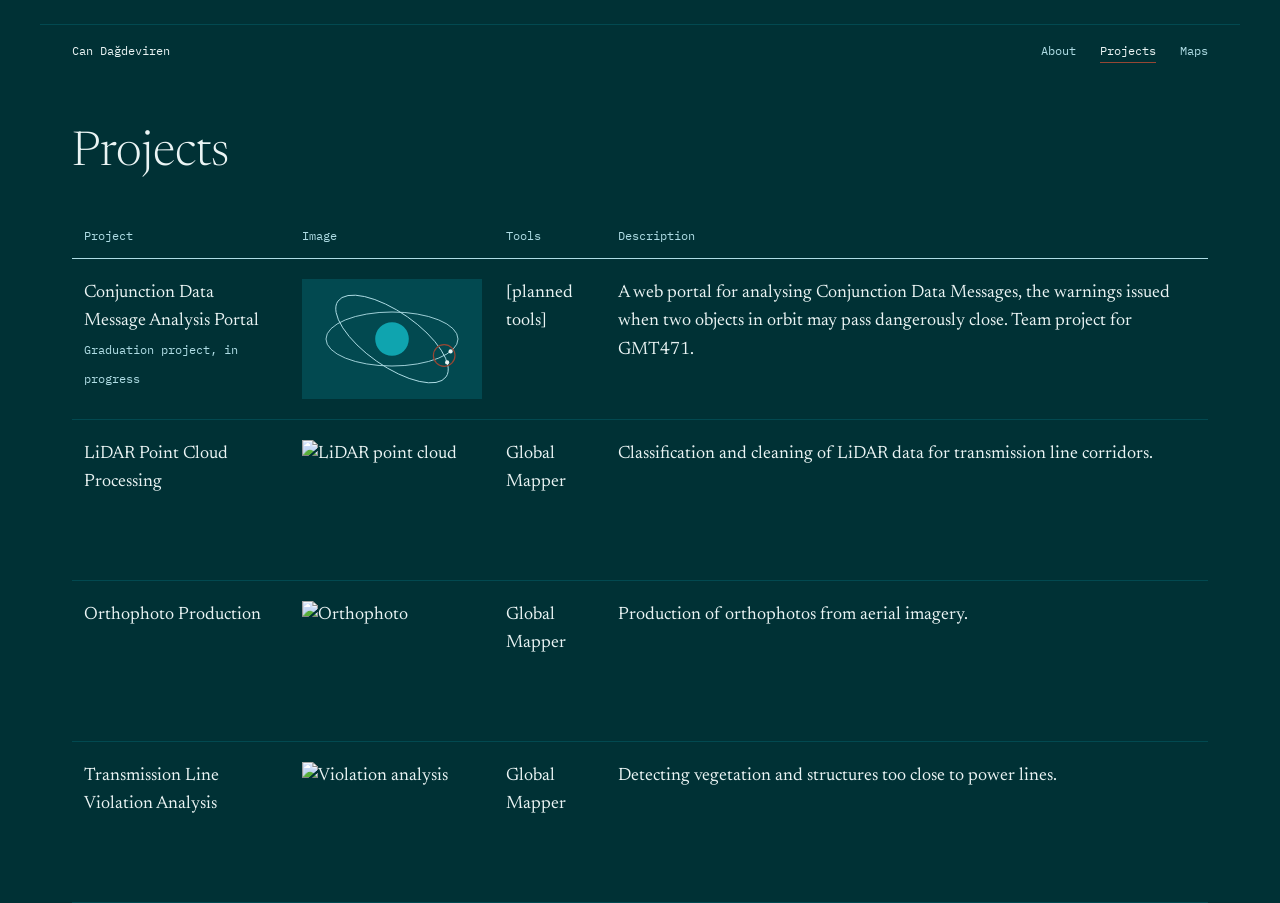
==== projects.html @ e2481295 "final touches" ====
<!DOCTYPE html>
<html lang="en">
<head>
  <meta charset="UTF-8">
  <meta name="viewport" content="width=device-width, initial-scale=1.0">
  <title>projects</title>
  <link rel="preconnect" href="https://fonts.googleapis.com">
<link rel="preconnect" href="https://fonts.gstatic.com" crossorigin>
<link href="https://fonts.googleapis.com/css2?family=IBM+Plex+Mono&family=Newsreader:opsz,wght@6..72,200..800&display=swap" rel="stylesheet">  <link rel="stylesheet" href="css/style.css">
</head>
<body>
<header class="site-header">
  <a href="index.html" class="logo">Can Dağdeviren</a>
  <nav>
    <a href="index.html">About</a>
    <a href="projects.html" class="active">Projects</a>
    <a href="maps.html">Maps</a>
  </nav>
</header>
  <main>
  <h1>Projects</h1>
  <div class="table-wrap">
    <table>
      <tr>
        <th>Project</th>
        <th>Image</th>
        <th>Tools</th>
        <th>Description</th>
      </tr>
      <tr>
  <td>Conjunction Data Message Analysis Portal<br><span class="label">Graduation project, in progress</span></td>
  <td><img src="images/cdm.svg" alt="CDM Analysis Portal"></td>
  <td>[planned tools]</td>
  <td>A web portal for analysing Conjunction Data Messages, the warnings issued
      when two objects in orbit may pass dangerously close. Team project for GMT471.</td>
</tr>
      <tr>
        <td>LiDAR Point Cloud Processing</td>
        <td><img src="images/lidar.jpg" alt="LiDAR point cloud"></td>
        <td>Global Mapper</td>
        <td>Classification and cleaning of LiDAR data for transmission line corridors.</td>
      </tr>
      <tr>
        <td>Orthophoto Production</td>
        <td><img src="images/ortho.jpg" alt="Orthophoto"></td>
        <td>Global Mapper</td>
        <td>Production of orthophotos from aerial imagery.</td>
      </tr>
      <tr>
        <td>Transmission Line Violation Analysis</td>
        <td><img src="images/violation.jpg" alt="Violation analysis"></td>
        <td>Global Mapper</td>
        <td>Detecting vegetation and structures too close to power lines.</td>
      </tr>
    </table>
  </div>
</main>
---- css/style.css ----
:root {
  html { scroll-behavior: smooth; }
  --sea: #003135;
  --rule: #024950;
  --foam: #EAF4F4;
  --spray: #AFDDE5;
  --lagoon: #0FA4AF;
  --hull: #964734;
  --serif: "Newsreader", Georgia, serif;
  --mono: "IBM Plex Mono", ui-monospace, monospace;
}

* { box-sizing: border-box; margin: 0; padding: 0; }
body { background: var(--sea); color: var(--foam); font-family: var(--serif); font-size: 1.125rem; line-height: 1.6; }
img { display: block; max-width: 100%; }
a { color: var(--spray); text-underline-offset: 3px; }
a:hover { color: var(--lagoon); }
:focus-visible { outline: 2px solid var(--lagoon); outline-offset: 3px; }

/* Ortak kenar boşlukları */
.site-header, main, footer { max-width: 1200px; margin: 0 auto; padding-inline: 2rem; }

/* Header */
.site-header {
  display: flex; justify-content: space-between; margin-top: 1.5rem; padding-block: 1rem;
  border-top: 1px solid var(--rule); font-family: var(--mono); font-size: 0.75rem;
}
.logo { color: var(--foam); text-decoration: none; }
.site-header nav { display: flex; gap: 1.5rem; }
.site-header nav a { color: var(--spray); text-decoration: none; padding-bottom: 2px; border-bottom: 1px solid transparent; }
.site-header nav a:hover { color: var(--foam); }
.site-header nav a.active { color: var(--foam); border-bottom-color: var(--hull); }

/* Yazı */
h1 { font-weight: 300; font-size: clamp(2rem, 4vw, 3rem); line-height: 1.15; margin: 3rem 0 2rem; }
h2 { font-weight: 400; font-size: 1.5rem; margin-bottom: 0.75rem; }
h3 { font-weight: 400; }
.label { font-family: var(--mono); font-size: 0.75rem; color: var(--spray); }

/* Açılış ekranı */
.intro {
  display: grid; grid-template-columns: repeat(12, 1fr); column-gap: 1.5rem; row-gap: 4rem;
  min-height: 85vh; padding-block: 2rem 6rem;
}
.statement { grid-column: 6 / 13; grid-row: 1; margin: 0; font-size: clamp(1.6rem, 3vw, 2.4rem); line-height: 1.25; }
.intro-photo { grid-column: 1 / 5; grid-row: 2; width: 100%; aspect-ratio: 5 / 3; object-fit: cover; }
.intro-note { grid-column: 8 / 13; grid-row: 3; font-size: 1.35rem; line-height: 1.35; }
.intro-avatar { grid-column: 1 / 5; grid-row: 1; justify-self: start; display: inline-flex; align-items: center; gap: 1rem; text-decoration: none; }
.intro-avatar img { width: 112px; aspect-ratio: 1; border-radius: 50%; object-fit: cover; object-position: 50% 30%; transition: transform 0.3s ease; }
.intro-avatar:hover img { transform: scale(1.06); }.intro-sail { grid-column: 1 / 5; grid-row: 2; align-self: end; justify-self: start; display: block; width: 100%; max-width: 160px; }
.intro-sail svg { display: block; width: 100%; transform-origin: 50% 90%; transition: transform 0.4s ease; }
.intro-sail:hover svg { transform: rotate(-4deg); }
#sailing { scroll-margin-top: 2rem; }
#about { scroll-margin-top: 2rem; }

/* Proje listesi */
.work { max-width: 560px; margin-left: auto; padding-bottom: 6rem; }
.work-item {
  display: grid; grid-template-columns: 1fr 140px; gap: 1.5rem; padding-block: 1rem 1.5rem;
  border-top: 1px solid var(--rule); color: var(--foam); text-decoration: none;
}
.work-item h3 { font-size: 1.4rem; line-height: 1.2; margin-top: 0.4rem; }
.work-item img { width: 140px; aspect-ratio: 3 / 2; object-fit: cover; }
.work-item:hover h3 { color: var(--lagoon); }

/* Yelken bölümü ve animasyon */
.sailing { padding-block: 4rem 6rem; border-top: 1px solid var(--rule); }
.sailing p { max-width: 60ch; color: var(--spray); }
.waterline { position: relative; height: 64px; margin: 2rem 0 3rem; border-bottom: 1px solid var(--lagoon); overflow: hidden; }
.boat { position: absolute; bottom: -5px; left: 0; width: 48px; animation: sail 45s linear infinite; }
.boat svg { display: block; transform-origin: 50% 90%; animation: bob 3s ease-in-out infinite; }
@keyframes sail { from { left: -60px; } to { left: 100%; } }
@keyframes bob {
  0%, 100% { transform: rotate(-3deg); }
  50%      { transform: rotate(3deg) translateY(2px); }
}

/* Hakkımda */
.about { display: grid; grid-template-columns: repeat(12, 1fr); column-gap: 1.5rem; padding-block: 4rem; border-top: 1px solid var(--rule); }
.about-photo { grid-column: 1 / 4; width: 100%; aspect-ratio: 3 / 4; object-fit: cover; }
.about-text { grid-column: 6 / 13; display: grid; gap: 2rem; }
.about-text p { color: var(--spray); max-width: 60ch; }

footer { padding-block: 2rem 3rem; border-top: 1px solid var(--rule); font-family: var(--mono); font-size: 0.75rem; color: var(--spray); }

/* Projeler tablosu */
.table-wrap { overflow-x: auto; }
table { width: 100%; border-collapse: collapse; }
th { text-align: left; font-family: var(--mono); font-size: 0.75rem; font-weight: 400; color: var(--spray); padding: 0.75rem; border-bottom: 1px solid var(--spray); }
td { padding: 1.25rem 0.75rem; border-bottom: 1px solid var(--rule); vertical-align: top; }
td img { width: 180px; aspect-ratio: 3 / 2; object-fit: cover; }

/* Haritalar */
.map { width: 100%; height: 420px; border: 1px solid var(--rule); margin-bottom: 3rem; }

/* Hareket azaltma */
@media (prefers-reduced-motion: reduce) {
  .boat, .boat svg { animation: none; }
  .boat { left: 10%; }
}
.photo-stack { position: relative; width: 100%; max-width: 440px; aspect-ratio: 5 / 3.6; }.photo-stack img {
.sailing-row { display: grid; grid-template-columns: minmax(0, 440px) 1fr; gap: 10rem; align-items: center; margin-top: 3rem; }  position: absolute; width: 80%; aspect-ratio: 5 / 3; object-fit: cover;
  border: 5px solid var(--foam); cursor: pointer;
  transition: transform 0.3s ease;
}
.photo-stack img:nth-child(1) { top: 0;   left: 18%; transform: rotate(5deg); }
.photo-stack img:nth-child(2) { top: 8%;  left: 9%;  transform: rotate(-4deg); }
.photo-stack img:nth-child(3) { top: 16%; left: 0;   transform: rotate(1deg); }
.photo-stack img:hover,
.photo-stack img:focus-visible { z-index: 10; transform: rotate(0deg) scale(1.05); }
.photo-stack { position: relative; width: 100%; max-width: 440px; aspect-ratio: 5 / 3.6; }
.sailing-row { display: grid; grid-template-columns: minmax(0, 440px) 1fr; gap: 3rem; align-items: center; margin-top: 3rem; }
/* ...photo-stack img kuralları... */

@media (prefers-reduced-motion: reduce) {
  .boat, .boat svg { animation: none; }
  .boat { left: 10%; }  
  html { scroll-behavior: auto; }
}
  

.sailing-row { display: grid; grid-template-columns: minmax(0, 440px) 1fr; gap: 3rem; align-items: center; margin-top: 3rem; }

@media (max-width: 760px) {
  .sailing-row { grid-template-columns: 1fr; }
  .site-header { flex-direction: column; gap: 0.75rem; }
  .intro, .about { grid-template-columns: 1fr; row-gap: 2.5rem; min-height: 0; }
  .statement, .intro-photo, .intro-note, .about-photo, .about-text { grid-column: 1; grid-row: auto; }
  .work-item { grid-template-columns: 1fr 100px; }
  .work-item img { width: 100px; }
  .sailing-row { grid-template-columns: 1fr; }
    .intro-avatar { grid-column: 1; grid-row: auto; }
      .intro-sail { grid-column: 1; grid-row: auto; max-width: 160px; }
}
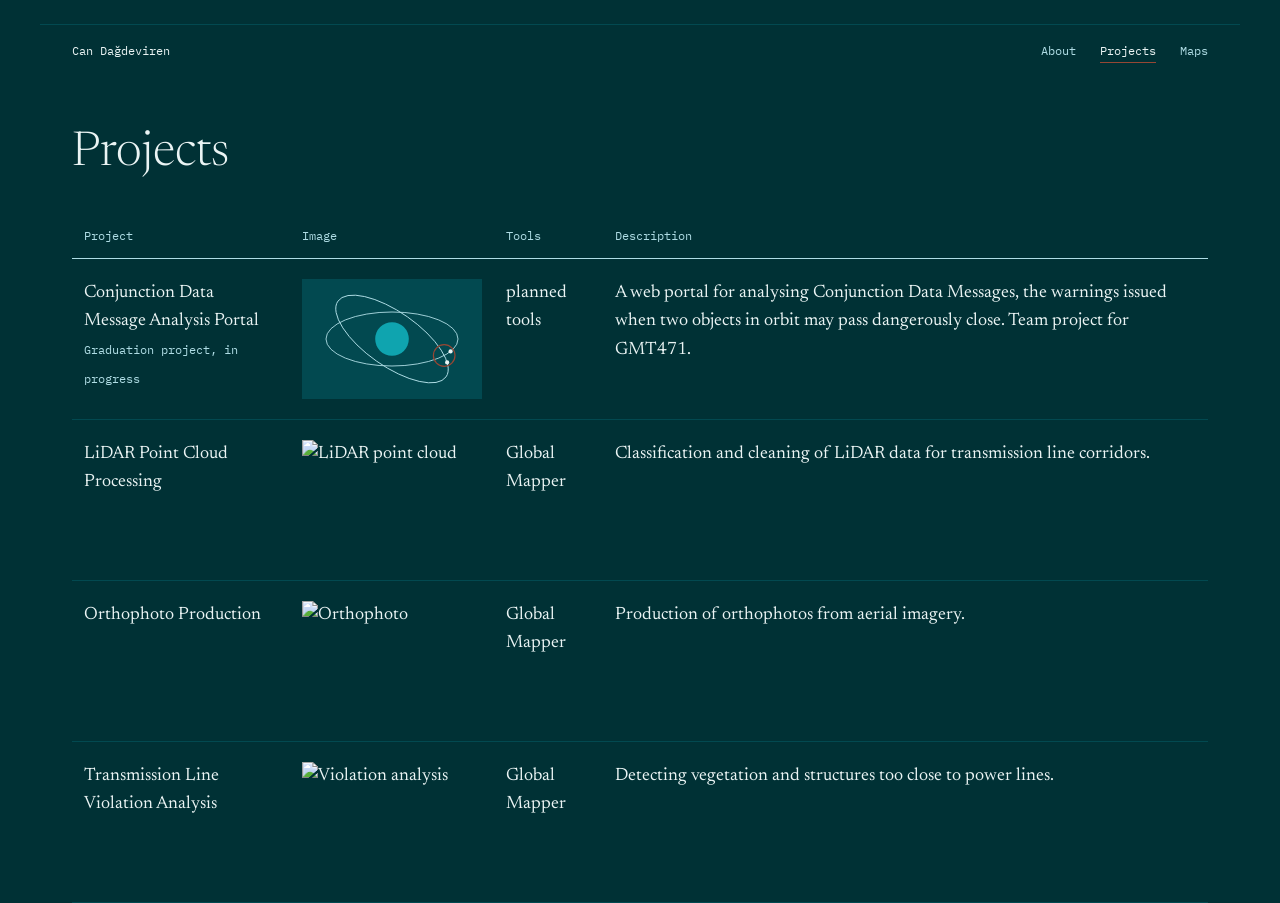
==== commit c7a80ced: "p t" ====
--- a/projects.html
+++ b/projects.html
@@ -30,7 +30,7 @@
       <tr>
   <td>Conjunction Data Message Analysis Portal<br><span class="label">Graduation project, in progress</span></td>
   <td><img src="images/cdm.svg" alt="CDM Analysis Portal"></td>
-  <td>[planned tools]</td>
+  <td>planned tools</td>
   <td>A web portal for analysing Conjunction Data Messages, the warnings issued
       when two objects in orbit may pass dangerously close. Team project for GMT471.</td>
 </tr>
